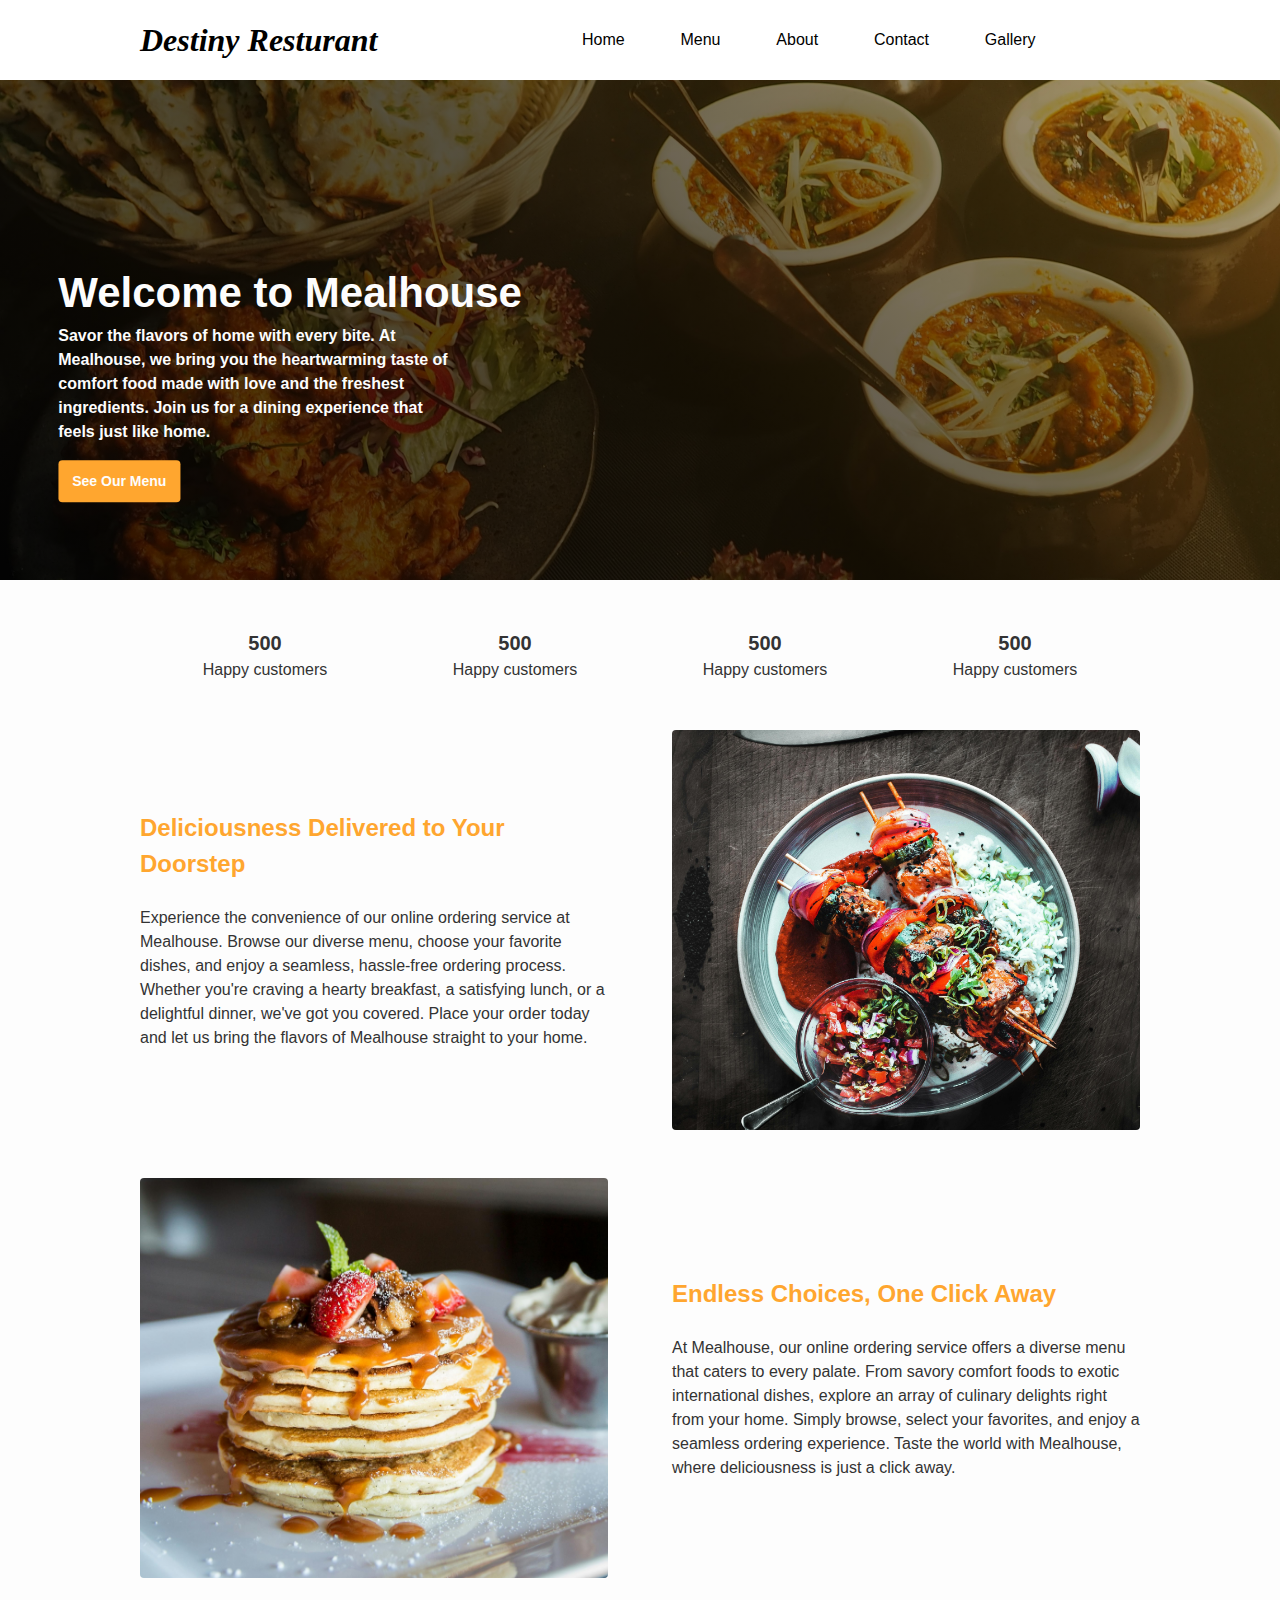
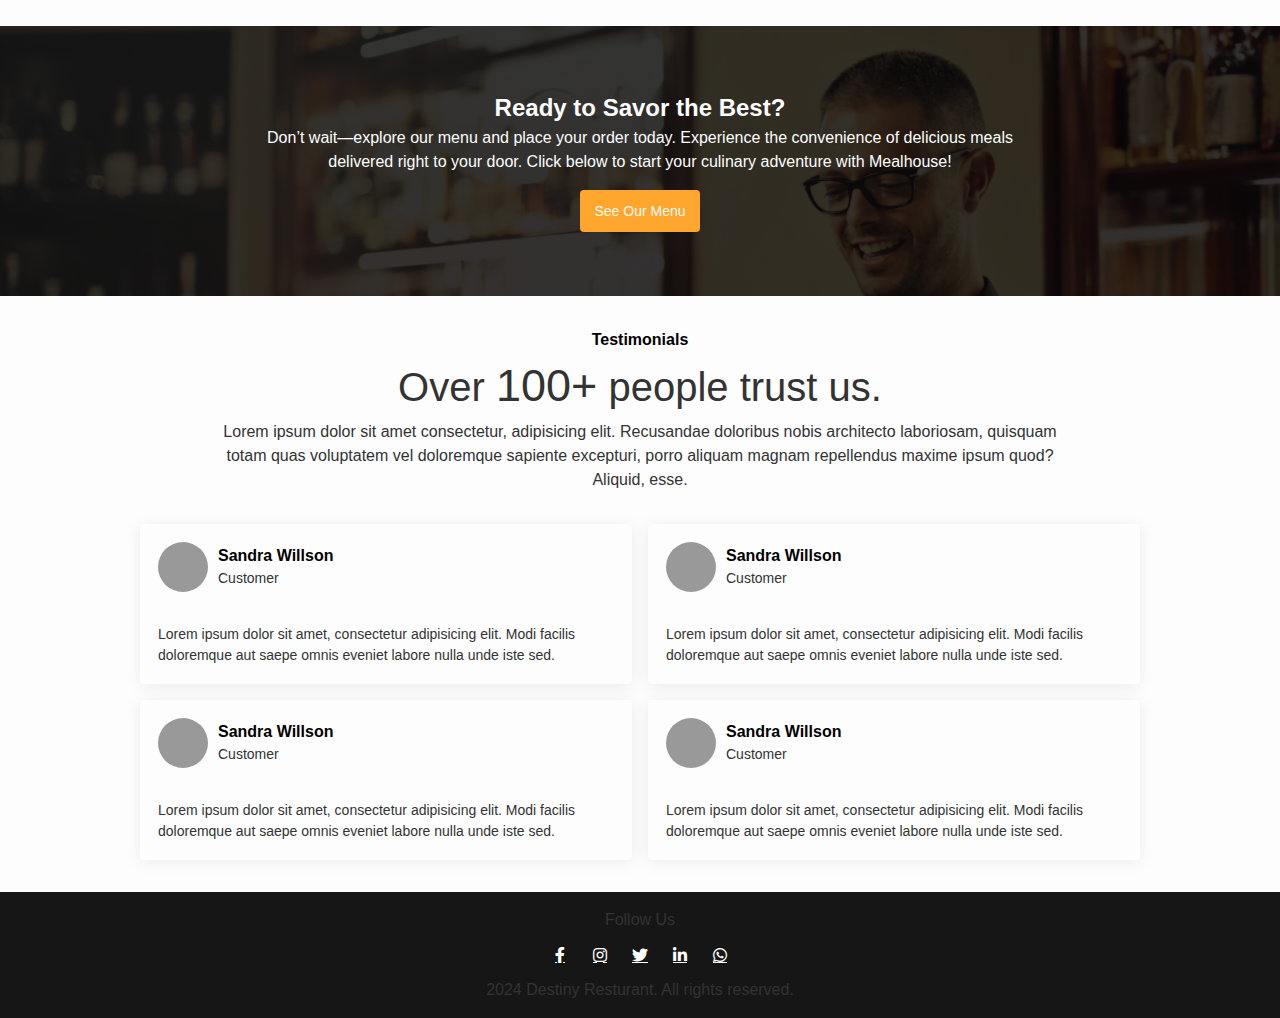
==== index.html @ 344703d7 "Add files via upload" ====
<!DOCTYPE html>
<html lang="en">

<head>
  <meta charset="UTF-8" />
  <meta name="viewport" content="width=device-width, initial-scale=1.0" />
  <title>Document</title>
  <link rel="stylesheet" href="https://cdnjs.cloudflare.com/ajax/libs/font-awesome/6.0.0-beta3/css/all.min.css" />
  <link rel="stylesheet" href="css/main.css" />
</head>

<body>
  <nav class="nav_bar">
    <div class="container">
      <div class="nav1">

        <div class="name">
          <h1 class="name1">Destiny Resturant</h1>
        </div>
      </div>
      <div id="mySidepanel" class="sidepanel">
        <a href="javascript:void(0)" class="closebtn" onclick="closeNav()">&times;</a>
        <a href="index.html">Home</a>
        <a href="Menu.html">Menu</a>
        <a href="About.html">About</a>
        <a href="Contact.html">Contact</a>
        <a href="Gallery.html">Gallery</a>
      </div>
      <button class="menu-btn" onclick="openNav() ">☰</button>

      <div class="nav2">
        <div class="nav20"><a href="index.html">Home</a></div>
        <div class="nav20"><a href="Menu.html">Menu</a></div>
        <div class="nav20"><a href="About.html">About</a></div>
        <div class="nav20"><a href="Contact.html">Contact</a></div>
        <div class="nav20"><a href="Gallery.html">Gallery</a></div>
      </div>
    </div>
  </nav>

  <main>
    <div class="welcome_img">
      <div class="wrapper">
        <p class="hero-title">Welcome to Mealhouse</p>
        <p class="hero-title" style="font-size: 1rem; max-width: 400px;">
          Savor the flavors of home with every bite. At Mealhouse, we bring you the heartwarming taste of comfort food made with love and the freshest ingredients. Join us for a dining experience that feels just like home.</p>
        <a href="/Menu.html" class="cta">See Our Menu</a>

      </div>
    </div>
    <div class="">
      <div class="last1 container">
        <div class="last10">
          <p>500</p>
          <p>Happy customers</p>
        </div>
        <div class="last10">
          <p>500</p>
          <p>Happy customers</p>
        </div>
        <div class="last10">
          <p>500</p>
          <p>Happy customers</p>
        </div>
        <div class="last10">
          <p>500</p>
          <p>Happy customers</p>
        </div>

      </div>

      <div class="split-content container">
        <div>
          <h2>Deliciousness Delivered to Your Doorstep</h2>
          <br>
          <p>Experience the convenience of our online ordering service at Mealhouse. Browse our diverse menu, choose your favorite dishes, and enjoy a seamless, hassle-free ordering process. Whether you're craving a hearty breakfast, a satisfying lunch, or a delightful dinner, we've got you covered. Place your order today and let us bring the flavors of Mealhouse straight to your home.
          </p>
        </div>
        <div><img src="images/pexels-willpicturethis-2641886.jpg" alt=""></div>
      </div>
      <br><br>
      <div class="split-content alt container">
        <div><img src="images/pexels-ash-craig-122861-376464.jpg" alt=""></div>
        <div>
          <h2>Endless Choices, One Click Away</h2>
          <br>
          <p>At Mealhouse, our online ordering service offers a diverse menu that caters to every palate. From savory comfort foods to exotic international dishes, explore an array of culinary delights right from your home. Simply browse, select your favorites, and enjoy a seamless ordering experience. Taste the world with Mealhouse, where deliciousness is just a click away.</p>
        </div>
      </div>


      <br><br>
      <div class="call-to-action ">
        <div class="container">
          <h2>Ready to Savor the Best?</h2>
          <p>
            Don’t wait—explore our menu and place your order today. Experience the convenience of delicious meals delivered right to your door. Click below to start your culinary adventure with Mealhouse!</p>
          <a href="/Menu.html" class="cta">See Our Menu</a>
        </div>

      </div>
      <!-- <div class="call-to-action2 ">
        <div class="container">
          <h2>NewsLetter</h2>
          <p>
            Stay in the loop with our latest updates and special offers! Sign up for our newsletter today and never miss out on exciting news and dealicious deals!</p>
          <a href="" class="cta">Suscribe</a>
        </div>

      </div> -->
    </div>
    </div>
    <section class="testimonials">
      <div class="wrapper container">
        <h4>Testimonials</h4>
        <p class="header">Over <span>100+</span> people trust us.</p>
        <p class="description">Lorem ipsum dolor sit amet consectetur, adipisicing elit. Recusandae doloribus nobis architecto laboriosam, quisquam totam quas voluptatem vel doloremque sapiente excepturi, porro aliquam magnam repellendus maxime ipsum quod? Aliquid, esse.</p>
        <div class="testimonial-cards">
          <div class="card">
            <div class="upper-section">
              <div class="img-container"></div>

              <div class="details">
                <p>Sandra Willson</p>
                <p>Customer</p>
              </div>
            </div>
            <div class="review-text">
              <p> Lorem ipsum dolor sit amet, consectetur adipisicing elit. Modi facilis doloremque aut saepe omnis eveniet labore nulla unde iste sed.</p>
            </div>
          </div>
          <div class="card">
            <div class="upper-section">
              <div class="img-container"></div>

              <div class="details">
                <p>Sandra Willson</p>
                <p>Customer</p>
              </div>
            </div>
            <div class="review-text">
              <p> Lorem ipsum dolor sit amet, consectetur adipisicing elit. Modi facilis doloremque aut saepe omnis eveniet labore nulla unde iste sed.</p>
            </div>
          </div>
          <div class="card">
            <div class="upper-section">
              <div class="img-container"></div>

              <div class="details">
                <p>Sandra Willson</p>
                <p>Customer</p>
              </div>
            </div>
            <div class="review-text">
              <p> Lorem ipsum dolor sit amet, consectetur adipisicing elit. Modi facilis doloremque aut saepe omnis eveniet labore nulla unde iste sed.</p>
            </div>
          </div>
          <div class="card">
            <div class="upper-section">
              <div class="img-container"></div>

              <div class="details">
                <p>Sandra Willson</p>
                <p>Customer</p>
              </div>
            </div>
            <div class="review-text">
              <p> Lorem ipsum dolor sit amet, consectetur adipisicing elit. Modi facilis doloremque aut saepe omnis eveniet labore nulla unde iste sed.</p>
            </div>
          </div>

        </div>
      </div>
    </section>
  </main>
  <footer class="footer">
    <div class="follow">
      <p class="follow_text">Follow Us</p>
      <div class="follow_links">
        <a class="linksf" href="https://www.facebook.com/yourprofile" target="_blank"><i class="fab fa-facebook-f"></i></a>
        <a class="linksf" href="https://www.instagram.com/yourprofile" target="_blank"><i class="fab fa-instagram"></i></a>
        <a class="linksf" href="https://twitter.com/yourprofile" target="_blank"><i class="fab fa-twitter"></i></a>
        <a class="linksf" href="https://www.linkedin.com/in/yourprofile" target="_blank"><i class="fab fa-linkedin-in"></i></a>
        <a class="linksf" href="https://wa.me/yourwhatsappphonenumber" target="_blank"><i class="fab fa-whatsapp"></i></a>
      </div>
    </div>
    <p>2024 Destiny Resturant. All rights reserved.</p>
  </footer>

  <script src="script.js"></script>
</body>

</html>
---- css/main.css ----
.menu-section {
  margin-bottom: 2rem;
}
.menu-section .wrapper {
  display: grid;
  grid-template-columns: repeat(auto-fit, minmax(220px, 1fr));
  gap: 1rem;
}
.menu-section .header * {
  margin-block: 1.5rem;
}
.menu-section .details {
  padding: 0.5em;
}
.menu-section .details h4 {
  margin-block: 0.25em 0.5em;
}
.menu-img-container {
  height: 180px;
}
.menu-img-container img {
  height: 100%;
  -o-object-fit: cover;
     object-fit: cover;
}
.menu-description {
  font-size: 14px;
}

.welcome_img.menu {
  max-height: 300px;
}

.card--container {
  display: grid;
  grid-template-columns: repeat(auto-fit, minmax(250px, 1fr));
  gap: 3rem;
}
.card-img-wrapper {
  height: 180px;
  background-color: #999;
}
.card-img-wrapper img {
  height: 100%;
  -o-object-fit: cover;
     object-fit: cover;
  -o-object-position: center top;
     object-position: center top;
}
.card-card {
  background-color: white;
  overflow: hidden;
  border-radius: 4px 4px 0 0;
  display: block;
  text-decoration: none;
  color: inherit;
}
.card-card p {
  font-size: 14px;
}
.card-card .texts {
  padding: 10px;
  margin: 0;
}
.card-card h3 {
  margin-top: 0;
}
.card-author-details {
  margin-top: 1rem;
  display: flex;
  align-items: center;
  font-size: 10px;
  gap: 4px;
}
.card-author-details > * {
  display: inline-block;
}
.card-author-details .img-wrapper {
  width: 35px;
  aspect-ratio: 1;
  border-radius: 50%;
  background-color: #999;
}

html {
  scroll-behavior: smooth;
}

* {
  margin: 0;
  padding: 0;
  box-sizing: border-box;
}

.container {
  width: min(1000px, 90%);
  margin-inline: auto;
}

body {
  max-width: 1360px;
  margin-inline: auto !important;
  background-color: #fdfdfd;
  line-height: 1.5;
  font-family: "Segoe UI", Tahoma, Geneva, Verdana, sans-serif;
  margin: 0;
  padding: 0;
  position: relative;
}

.nav_bar {
  width: 100%;
  z-index: 1;
  height: 80px;
  position: sticky;
  top: 0;
  background-color: white;
}
.nav_bar a {
  color: inherit;
  text-decoration: none;
}

.nav_bar > .container {
  display: flex;
  align-items: center;
  height: 100%;
  justify-content: space-between;
}

.nav1 {
  width: 40%;
  height: 100%;
  display: flex;
  flex-direction: row;
  align-items: center;
}

.nav2 {
  width: 60%;
  height: 100%;
  /* background-color: green; */
  display: flex;
  flex-direction: row;
  align-items: center;
  margin-left: 7%;
}

.logo {
  width: 50px;
  height: 50px;
  border-radius: 50%;
  margin-left: 10px;
  margin-right: 10px;
}

.name {
  width: 100%;
  height: 100%;
  display: flex;
  align-items: center;
  font-family: "Bodoni", serif;
  font-style: italic;
}

.nav20 {
  height: 30px;
  width: auto;
  margin-right: 10%;
  display: flex;
  align-items: center;
  justify-content: center;
}

.welcome_img {
  height: 100dvh;
  max-height: 500px;
  width: 100%;
  position: relative;
  background-image: linear-gradient(45deg, rgba(0, 0, 0, 0.719), rgba(22, 14, 0, 0.719), rgba(107, 73, 0, 0.521)), url("/images/pexels-chanwalrus-958545.jpg");
  background-size: cover;
  /* Cover the entire viewport */
  background-repeat: no-repeat;
  /* Do not repeat the image */
  background-position: center;
  /* Center the image */
}

.welcome_img.about {
  background-image: linear-gradient(rgba(0, 0, 0, 0.521), rgba(0, 0, 0, 0.521)), url("/images/pexels-fishshoto-1077807092-24243910.jpg");
}

.welcome_img.contact {
  background-image: linear-gradient(rgba(0, 0, 0, 0.521), rgba(0, 0, 0, 0.521)), url("/images/pexels-fishshoto-1077807092-24243910.jpg");
  margin-bottom: 2rem;
  max-height: 300px;
}

.welcome_img > div {
  /* font-size: clamp(32px, 4.2vw + 0.2rem, 48px); */
  width: -moz-fit-content;
  width: fit-content;
  font-weight: 600;
  position: absolute;
  bottom: 30%;
  left: 6%;
  transform: translate(-4%, 30%);
}
.welcome_img > div * {
  color: #fdfdfd;
}

.welcome_img p {
  font-size: clamp(14px, 4.2vw + 0.2rem, 18px);
  width: 42ch;
}

.welcome_img .hero-title {
  font-size: clamp(18px, 4.2vw + 0.2rem, 42px);
  width: -moz-fit-content;
  width: fit-content;
}

/* Responsive styles */
.menu-btn {
  display: none;
  background-color: inherit;
  border: none;
  font-size: 18px;
  width: 30px;
  height: 30px;
  cursor: pointer;
}

@media (max-width: 640px) {
  .nav2 {
    display: none;
    flex-direction: column;
    width: 100%;
  }
  .nav20 {
    text-align: center;
    padding: 10px 0;
  }
  .menu-btn {
    display: block;
  }
  .nav2.show {
    display: flex;
    animation: dropdown 0.5s ease;
  }
}
.sidepanel {
  width: 0;
  position: fixed;
  z-index: 1;
  top: 0;
  left: 0;
  background-color: white;
  overflow-x: hidden;
  padding-top: 60px;
  transition: 0.5s;
  height: 100dvh;
}
.sidepanel a {
  display: block;
  padding: 1em;
  margin-block: 10px;
}

/* The sidepanel links */
.role {
  width: 100%;
  height: 30px;
  display: flex;
  align-items: center;
  justify-content: center;
  /* background-color: beige; */
}

.comp {
  width: 100%;
  height: 200px;
  display: flex;
  align-items: center;
  justify-content: center;
  font-family: "Oswald", sans-serif;
  font-size: 16px;
  /* background-color: rgb(240, 200, 21); */
  background-color: rgb(255, 252, 54);
}

.journey {
  display: flex;
  justify-content: center;
  align-items: center;
  width: 100%;
  height: 900px;
  background-color: rgb(255, 251, 243);
}

.white {
  display: flex;
  flex-direction: column;
  justify-content: center;
  align-items: center;
  width: 900px;
  height: 70%;
  background-color: white;
  border-radius: 10%;
}

.Culinary {
  display: flex;
  align-items: center;
  margin-left: 20px;
  font-family: "Oswald", sans-serif;
  height: 25%;
  font-size: 30px;
}

.last1 {
  display: flex;
  margin-block: 2rem;
  flex-wrap: wrap;
  justify-content: space-around;
  align-items: center;
}

.last10 {
  display: flex;
  flex-direction: column;
  align-items: center;
  text-align: center;
}

.last10 p:first-child {
  font-size: 20px;
  font-weight: 600;
}

.last1 > div {
  padding: 1rem;
}

.fg_pc {
  background-color: green;
}

.fg_desc {
  background-color: aqua;
}

.split-content {
  display: flex;
  justify-content: space-between;
  gap: 4rem;
  flex-wrap: wrap;
}
@media screen and (max-width: 768px) {
  .split-content {
    gap: 1rem;
  }
  .split-content > * {
    width: 100%;
    flex: 1;
  }
  .split-content > *:last-child {
    width: 100%;
    flex: unset !important;
  }
}

.split-content div:first-child {
  flex: 1;
  align-self: center;
}

.split-content div:has(img) {
  max-height: 400px;
  aspect-ratio: 3/4;
  overflow: hidden;
  border-radius: 4px;
}

.split-content div:last-child {
  flex: 1;
}

@media screen and (max-width: 768px) {
  .split-content.alt > div:first-child {
    order: 2;
  }
}

.split-content img {
  width: 100%;
  height: 100%;
  -o-object-fit: cover;
     object-fit: cover;
  display: block;
}

.split-content.alt div:last-child {
  flex: 1;
  align-self: center;
}

.split-content img {
  width: 100%;
  display: block;
}

.partnership-section {
  display: flex;
  gap: 2rem;
  align-items: center;
}

.partnership-section .partner {
  height: 100px;
  width: 100px;
}

img {
  width: 100%;
  display: block;
}

.call-to-action {
  background: linear-gradient(rgba(0, 0, 0, 0.8), rgba(0, 0, 0, 0.8)), url(/images/pexels-olly-3769144.jpg) top center;
  background-size: cover;
  padding-block: 4rem;
  display: flex;
  justify-content: center;
  align-items: center;
  text-align: center;
  color: white;
}

.cta {
  text-decoration: none;
  margin-top: 16px;
  display: inline-block;
  background-color: #ffa62f;
  color: white;
  padding: 0.75em 1em;
  font-size: 14px;
  vertical-align: middle;
  border-radius: 4px;
}

.call-to-action > div {
  max-width: 90ch;
}

.footer {
  width: 100%;
  /* height: 100px; */
  padding-block: 1rem;
  background-color: rgb(22, 22, 22);
  display: flex;
  flex-direction: column;
  justify-content: center;
  align-items: center;
  color: white;
  gap: 0.5rem;
}

.follow {
  gap: 0.5em;
  display: flex;
  flex-direction: column;
}

.follow_text {
  text-align: center;
}

.follow_links {
  width: 100%;
  /* height: 50%; */
  display: flex;
  gap: 10px;
  justify-self: center;
}

.linksf {
  display: grid;
  place-content: center;
  width: 30px;
  height: 30px;
  color: white;
}

.follow_links a:hover {
  color: #0077b5;
  /* Change this to the desired hover color */
}

.contact h2 {
  margin-bottom: 0.5rem;
}
.contact p {
  margin-bottom: 0.5em;
}
.contactform {
  width: 100%;
  display: grid;
  gap: 1rem;
}
.contactform .form-group {
  display: grid;
}
.contactform .form-group label {
  font-size: var(--fs-p);
}
.contactform .form-group input,
.contactform .form-group textarea {
  width: 100%;
  padding: 1em;
  border: 1px solid rgba(189, 189, 189, 0.8);
  border-radius: 4px;
}
.contact button {
  cursor: pointer;
  padding: 1em;
  border-radius: 4px;
  color: white;
  background-color: var(--blue);
  width: -moz-fit-content;
  width: fit-content;
  border: 0;
  font-size: var(--fs-p);
}
.contact .form-group-wide {
  display: flex;
  gap: 1rem;
  flex-wrap: wrap;
}
.contact .form-group-wide .form-group {
  width: 100%;
}
@media screen and (min-width: 768px) {
  .contact .form-group-wide .form-group {
    flex: 1;
  }
}
.contact textarea {
  resize: none;
}

.flex-wrapper {
  display: flex;
  flex-wrap: wrap;
  justify-content: space-between;
  flex-wrap: wrap;
  gap: 2rem;
}

@media screen and (min-width: 768px) {
  .flex-wrapper {
    gap: 3rem;
  }
  .flex-wrapper .main-content {
    flex: 4;
  }
  .flex-wrapper .aside {
    flex: 1;
  }
}
.split-content h2 {
  color: #ffa62f;
}

p {
  color: #333;
}

.call-to-action * {
  color: #fdfdfd;
}

.testimonials {
  margin-block: 2rem;
}
.testimonials .wrapper > * {
  text-align: center;
}
.testimonials .description {
  width: min(95%, 850px);
  margin-inline: auto;
}
.testimonials .header {
  --_header-font-size: 40px;
  font-size: var(--_header-font-size);
  align-content: center;
}
.testimonials .header span {
  font-size: calc(var(--_header-font-size) + 5px);
}

.testimonial-cards {
  margin-block: 2rem;
  display: grid;
  grid-template-columns: repeat(auto-fit, minmax(380px, 1fr));
  gap: 1rem;
}
.testimonial-cards .card {
  text-align: left;
  border-radius: 4px;
  box-shadow: 0px 2px 15px rgba(163, 162, 162, 0.2);
  font-size: 14px;
  padding: 1.125rem;
}
.testimonial-cards .card .img-container {
  width: 50px;
  height: 50px;
  overflow: hidden;
  border-radius: 50%;
  background-color: #999;
}
.testimonial-cards .card .details p:first-child {
  color: #000;
  font-size: 1rem;
  font-weight: 600;
}
.testimonial-cards .card .details p:last-child {
  font-size: 14px;
}
.testimonial-cards .card .upper-section {
  display: flex;
  align-items: center;
  gap: 10px;
  margin-bottom: 2rem;
}

.hero-section.article {
  margin-bottom: 4rem;
}
.hero-section.article .hero-header {
  font-size: 32px;
}

.flex-section {
  display: flex;
  gap: 2rem;
  align-items: center;
  margin-block: 3rem;
  flex-wrap: wrap;
}
.flex-section .img-container {
  width: 100%;
  aspect-ratio: 4/3;
}
.flex-section .img-container img {
  height: 100%;
  -o-object-fit: cover;
     object-fit: cover;
}
.flex-section p {
  font-size: clamp(14px, 1vw + 0.125rem, 16px);
}
.flex-section .description {
  width: 100%;
  display: grid;
  gap: 4px;
}
.flex-section .description * {
  margin: 0;
  padding: 0;
}
@media screen and (min-width: 768px) {
  .flex-section {
    gap: 10rem;
  }
  .flex-section .description,
  .flex-section .img-container {
    flex: 1;
  }
  .flex-section:nth-child(n+2) .description {
    order: 2;
  }
}
.flex-section .text {
  margin-top: 1em;
}

.gallery {
  text-align: center;
}
.gallery-img-container {
  display: grid;
  grid-template-columns: repeat(auto-fit, minmax(260px, 1fr));
  gap: 10px;
}
@media screen and (min-width: 600px) {
  .gallery-img-container .span-2 {
    grid-column: span 2;
  }
}
.gallery-img-container img {
  height: 100%;
  max-height: 300px;
  -o-object-fit: cover;
     object-fit: cover;
  object-fit: cover;
  -o-object-position: center top;
     object-position: center top;
}
@media screen and (min-width: 468px) {
  .gallery-img-container img {
    aspect-ratio: 3/4;
  }
}/*# sourceMappingURL=main.css.map */
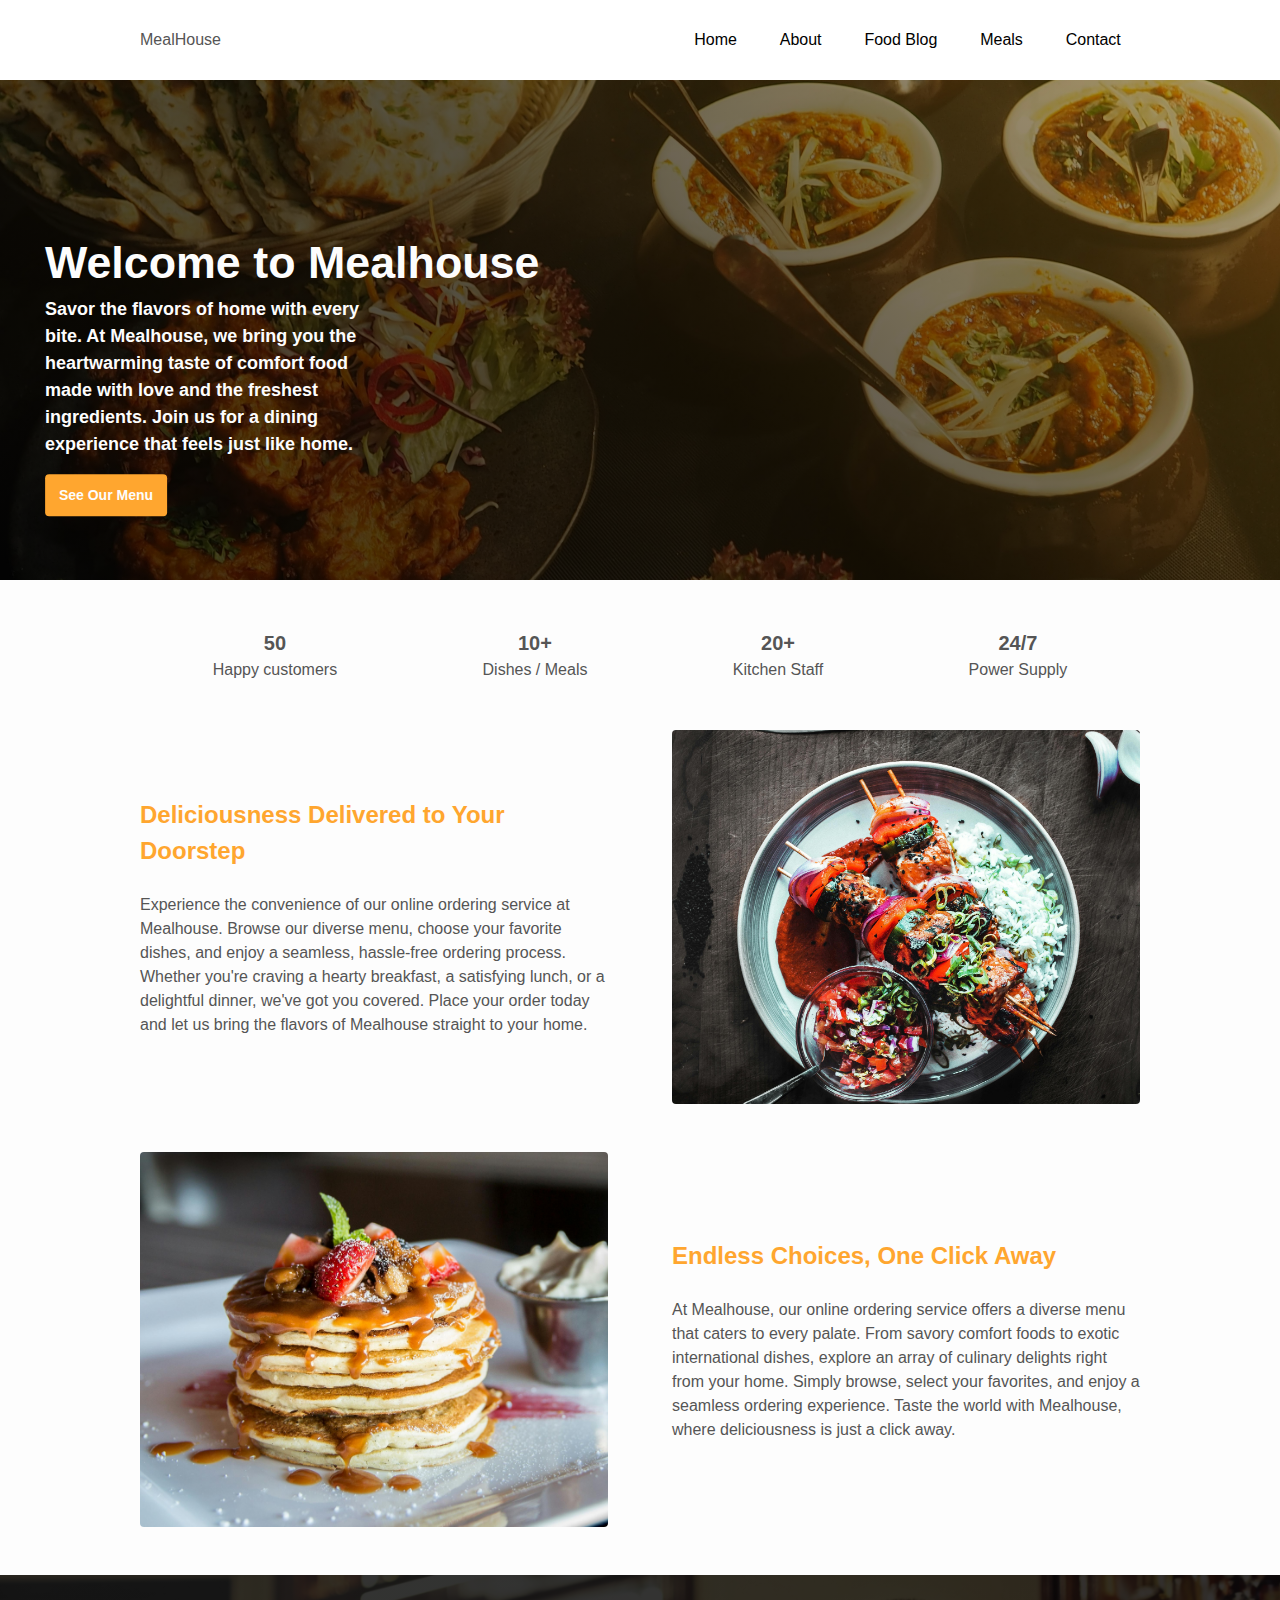
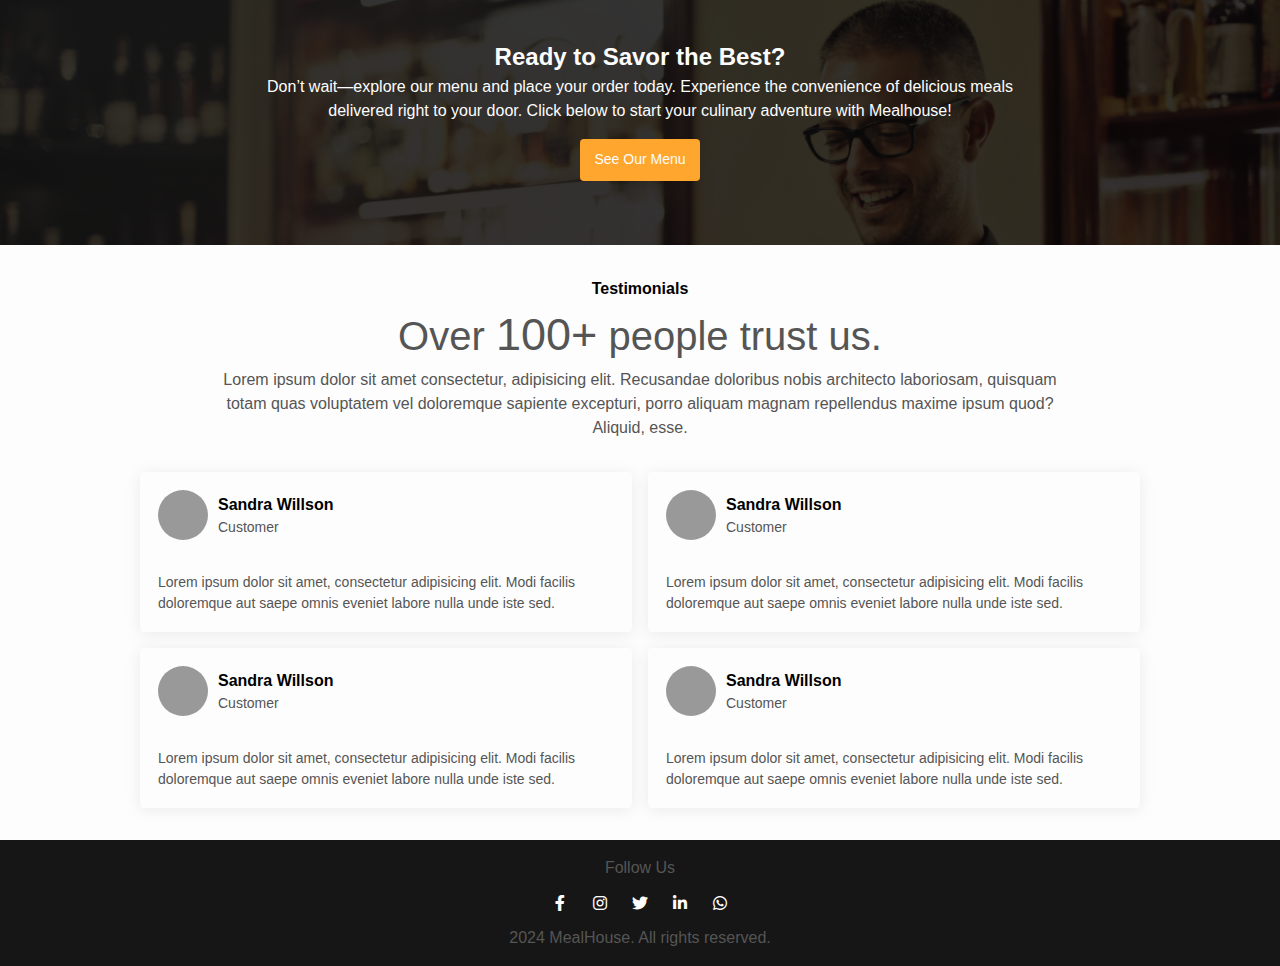
==== commit 4fc9c0a6: "Add files via upload" ====
--- a/index.html
+++ b/index.html
@@ -7,42 +7,34 @@
   <title>Document</title>
   <link rel="stylesheet" href="https://cdnjs.cloudflare.com/ajax/libs/font-awesome/6.0.0-beta3/css/all.min.css" />
   <link rel="stylesheet" href="css/main.css" />
+  <script src="js/main.js" defer></script>
 </head>
 
 <body>
-  <nav class="nav_bar">
+  <nav class="navigation">
     <div class="container">
-      <div class="nav1">
-
-        <div class="name">
-          <h1 class="name1">Destiny Resturant</h1>
-        </div>
+      <div class="logo-container">
+        <p><a style="color: inherit; text-decoration: none;" href="/">MealHouse</a></p>
       </div>
-      <div id="mySidepanel" class="sidepanel">
-        <a href="javascript:void(0)" class="closebtn" onclick="closeNav()">&times;</a>
-        <a href="index.html">Home</a>
-        <a href="Menu.html">Menu</a>
-        <a href="About.html">About</a>
-        <a href="Contact.html">Contact</a>
-        <a href="Gallery.html">Gallery</a>
-      </div>
-      <button class="menu-btn" onclick="openNav() ">☰</button>
-
-      <div class="nav2">
-        <div class="nav20"><a href="index.html">Home</a></div>
-        <div class="nav20"><a href="Menu.html">Menu</a></div>
-        <div class="nav20"><a href="About.html">About</a></div>
-        <div class="nav20"><a href="Contact.html">Contact</a></div>
-        <div class="nav20"><a href="Gallery.html">Gallery</a></div>
-      </div>
+      <ul class="nav-links">
+        <li><a href="/" class="link">Home</a></li>
+        <li><a href="about.html" class="link">About</a></li>
+        <li><a href="blog.html" class="link">Food Blog</a></li>
+        <li><a href="meals.html" class="link">Meals</a></li>
+        <li><a href="contact.html" class="link">Contact</a></li>
+      </ul>
+      <button class="menu" onclick="toggleNav()">
+        <div class="bar"></div>
+        <div class="bar"></div>
+        <div class="bar"></div>
+      </button>
     </div>
   </nav>
-
   <main>
     <div class="welcome_img">
       <div class="wrapper">
         <p class="hero-title">Welcome to Mealhouse</p>
-        <p class="hero-title" style="font-size: 1rem; max-width: 400px;">
+        <p class="hero-title">
           Savor the flavors of home with every bite. At Mealhouse, we bring you the heartwarming taste of comfort food made with love and the freshest ingredients. Join us for a dining experience that feels just like home.</p>
         <a href="/Menu.html" class="cta">See Our Menu</a>
 
@@ -51,20 +43,20 @@
     <div class="">
       <div class="last1 container">
         <div class="last10">
-          <p>500</p>
+          <p>50</p>
           <p>Happy customers</p>
         </div>
         <div class="last10">
-          <p>500</p>
-          <p>Happy customers</p>
+          <p>10+</p>
+          <p>Dishes / Meals</p>
         </div>
         <div class="last10">
-          <p>500</p>
-          <p>Happy customers</p>
+          <p>20+</p>
+          <p>Kitchen Staff</p>
         </div>
         <div class="last10">
-          <p>500</p>
-          <p>Happy customers</p>
+          <p>24/7</p>
+          <p>Power Supply</p>
         </div>
 
       </div>
@@ -184,10 +176,9 @@
         <a class="linksf" href="https://wa.me/yourwhatsappphonenumber" target="_blank"><i class="fab fa-whatsapp"></i></a>
       </div>
     </div>
-    <p>2024 Destiny Resturant. All rights reserved.</p>
+    <p>2024 MealHouse. All rights reserved.</p>
   </footer>
 
-  <script src="script.js"></script>
 </body>
 
 </html>--- a/css/main.css
+++ b/css/main.css
@@ -6,6 +6,11 @@
   grid-template-columns: repeat(auto-fit, minmax(220px, 1fr));
   gap: 1rem;
 }
+@media screen and (max-width: 468px) {
+  .menu-section .wrapper {
+    gap: 2rem;
+  }
+}
 .menu-section .header * {
   margin-block: 1.5rem;
 }
@@ -33,6 +38,7 @@
 
 .card--container {
   display: grid;
+  margin-block: 2rem;
   grid-template-columns: repeat(auto-fit, minmax(250px, 1fr));
   gap: 3rem;
 }
@@ -65,6 +71,14 @@
 .card-card h3 {
   margin-top: 0;
 }
+.card-card .card-description {
+  font-size: 14px;
+}
+.card-card .card-header {
+  font-size: 20px;
+  color: #333;
+  font-weight: 600;
+}
 .card-author-details {
   margin-top: 1rem;
   display: flex;
@@ -81,6 +95,92 @@
   border-radius: 50%;
   background-color: #999;
 }
+.card-author-details .date {
+  min-width: -moz-fit-content;
+  min-width: fit-content;
+}
+
+.navigation {
+  position: sticky;
+  top: 0;
+  padding-block: 1rem;
+  background-color: white;
+  z-index: 1;
+}
+.navigation .container {
+  display: flex;
+  justify-content: space-between;
+  align-items: center;
+}
+.navigation .nav-links {
+  list-style: none;
+  margin: 0;
+  background-color: white;
+  padding-left: 10px;
+}
+.navigation .nav-links li {
+  display: inline-block;
+}
+.navigation .nav-links .link {
+  display: block;
+  padding: 0.75em 1.2em;
+  text-decoration: none;
+  color: inherit;
+}
+
+@media screen and (max-width: 768px) {
+  .navigation .container {
+    flex-wrap: wrap;
+  }
+  .navigation .nav-links {
+    flex: 1;
+    position: absolute;
+    width: 100%;
+    top: 56px;
+    transform: translateY(0);
+    left: 0;
+    display: none;
+    flex-direction: column;
+  }
+  .navigation .cta {
+    display: none;
+  }
+  .navigation .menu {
+    display: block;
+  }
+}
+@media screen and (min-width: 768px) {
+  .navigation {
+    padding-block: 1rem;
+  }
+  .navigation .cta {
+    display: inline-block;
+    font-size: smaller;
+    color: inherit;
+    border-radius: 60%;
+    text-decoration: none;
+    padding: 0.5em 1.5em;
+    border-radius: 10px;
+  }
+  .navigation .menu {
+    display: none;
+  }
+}
+.open {
+  display: flex !important;
+}
+
+.bar {
+  width: 20px;
+  height: 2px;
+  background-color: black;
+  margin-block: 4px;
+}
+
+.menu {
+  background-color: inherit;
+  border: 0;
+}
 
 html {
   scroll-behavior: smooth;
@@ -102,6 +202,7 @@
   margin-inline: auto !important;
   background-color: #fdfdfd;
   line-height: 1.5;
+  overflow-x: hidden;
   font-family: "Segoe UI", Tahoma, Geneva, Verdana, sans-serif;
   margin: 0;
   padding: 0;
@@ -197,7 +298,6 @@
 }
 
 .welcome_img > div {
-  /* font-size: clamp(32px, 4.2vw + 0.2rem, 48px); */
   width: -moz-fit-content;
   width: fit-content;
   font-weight: 600;
@@ -210,15 +310,13 @@
   color: #fdfdfd;
 }
 
-.welcome_img p {
-  font-size: clamp(14px, 4.2vw + 0.2rem, 18px);
-  width: 42ch;
-}
-
-.welcome_img .hero-title {
-  font-size: clamp(18px, 4.2vw + 0.2rem, 42px);
-  width: -moz-fit-content;
-  width: fit-content;
+.welcome_img .hero-title:first-child {
+  font-size: clamp(24px, 2vw + 1.2rem, 48px);
+}
+
+.welcome_img p.hero-title {
+  font-size: clamp(14px, 1vw + 0.5rem, 18px);
+  width: 32ch;
 }
 
 /* Responsive styles */
@@ -378,7 +476,7 @@
 
 .split-content div:has(img) {
   max-height: 400px;
-  aspect-ratio: 3/4;
+  aspect-ratio: 5/4;
   overflow: hidden;
   border-radius: 4px;
 }
@@ -491,6 +589,7 @@
   width: 30px;
   height: 30px;
   color: white;
+  text-decoration: none;
 }
 
 .follow_links a:hover {
@@ -603,7 +702,7 @@
 .testimonial-cards {
   margin-block: 2rem;
   display: grid;
-  grid-template-columns: repeat(auto-fit, minmax(380px, 1fr));
+  grid-template-columns: repeat(auto-fit, minmax(min(50%, 380px), 1fr));
   gap: 1rem;
 }
 .testimonial-cards .card {
@@ -639,6 +738,9 @@
   margin-bottom: 4rem;
 }
 .hero-section.article .hero-header {
+  text-align: center;
+  color: #333;
+  margin-top: 1rem;
   font-size: 32px;
 }
 
@@ -688,6 +790,7 @@
 
 .gallery {
   text-align: center;
+  margin-bottom: 2rem;
 }
 .gallery-img-container {
   display: grid;
@@ -712,4 +815,8 @@
   .gallery-img-container img {
     aspect-ratio: 3/4;
   }
+}
+
+p {
+  color: #555;
 }/*# sourceMappingURL=main.css.map */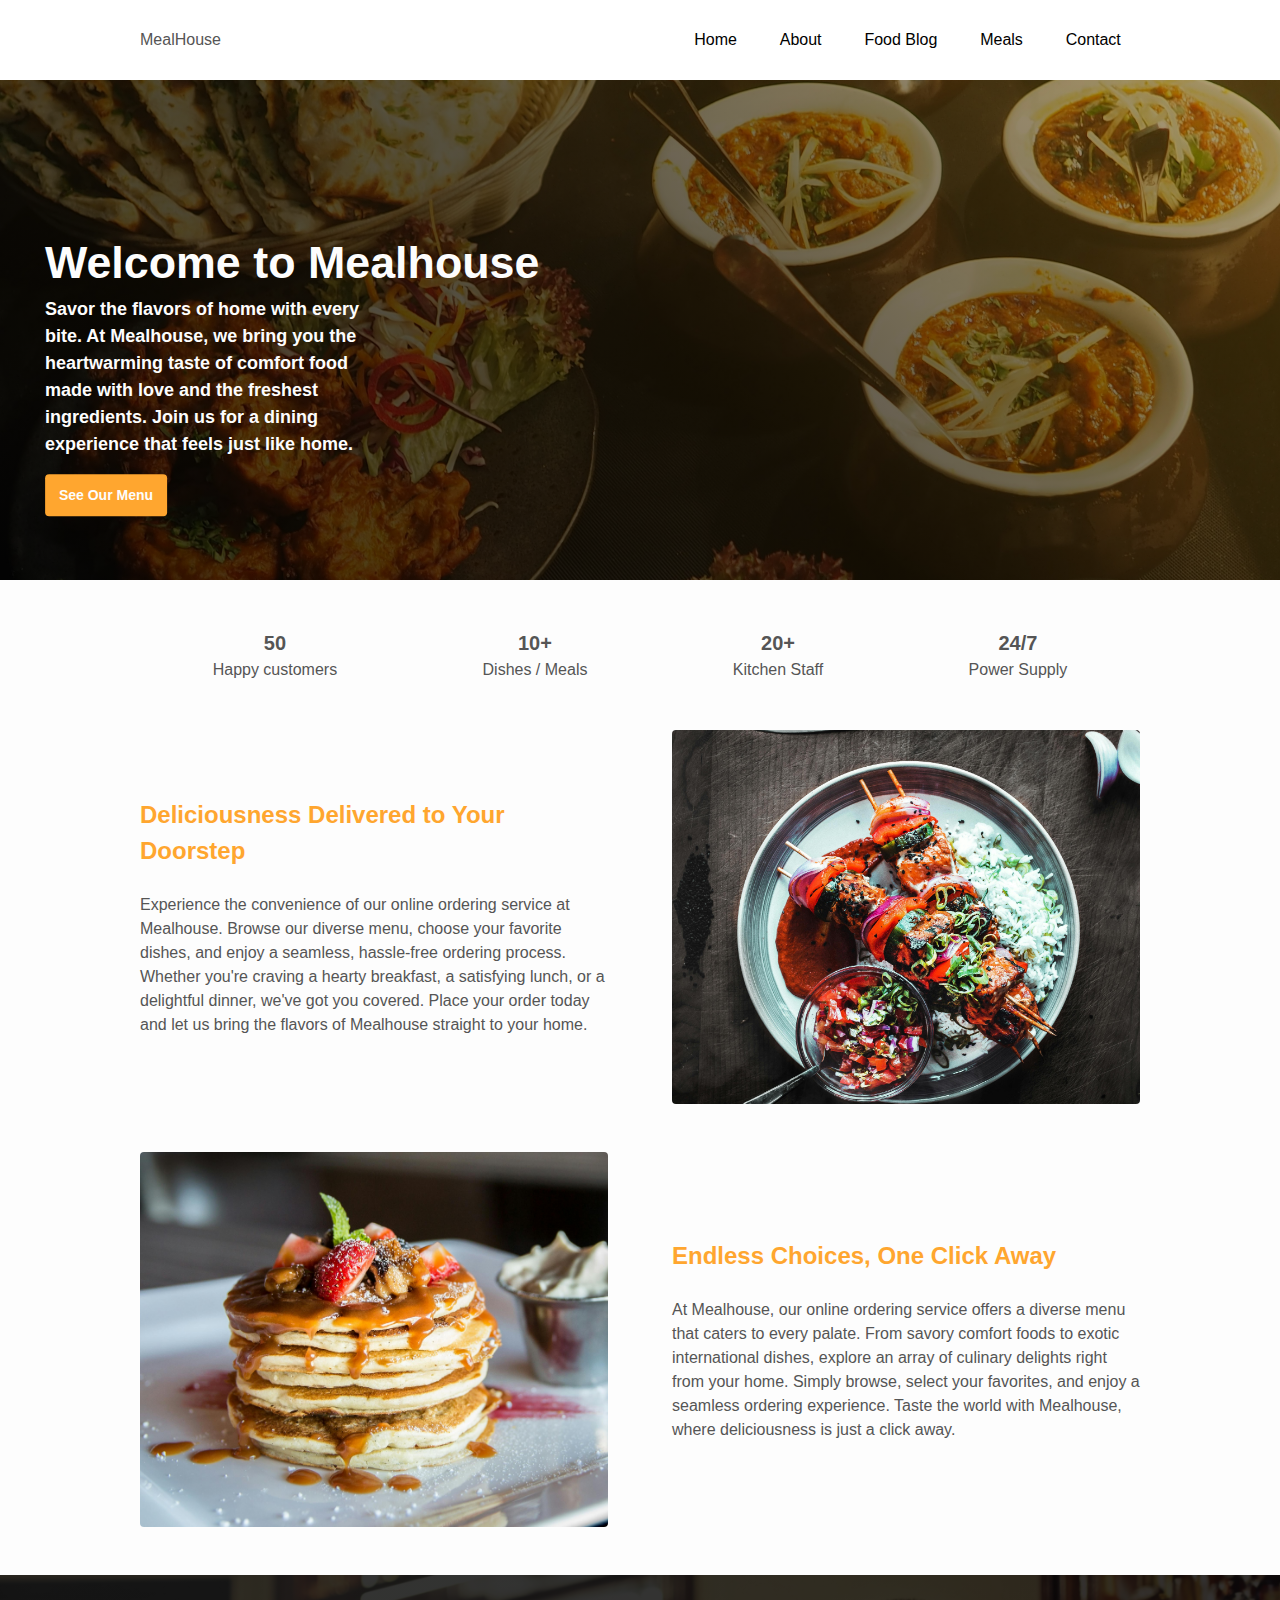
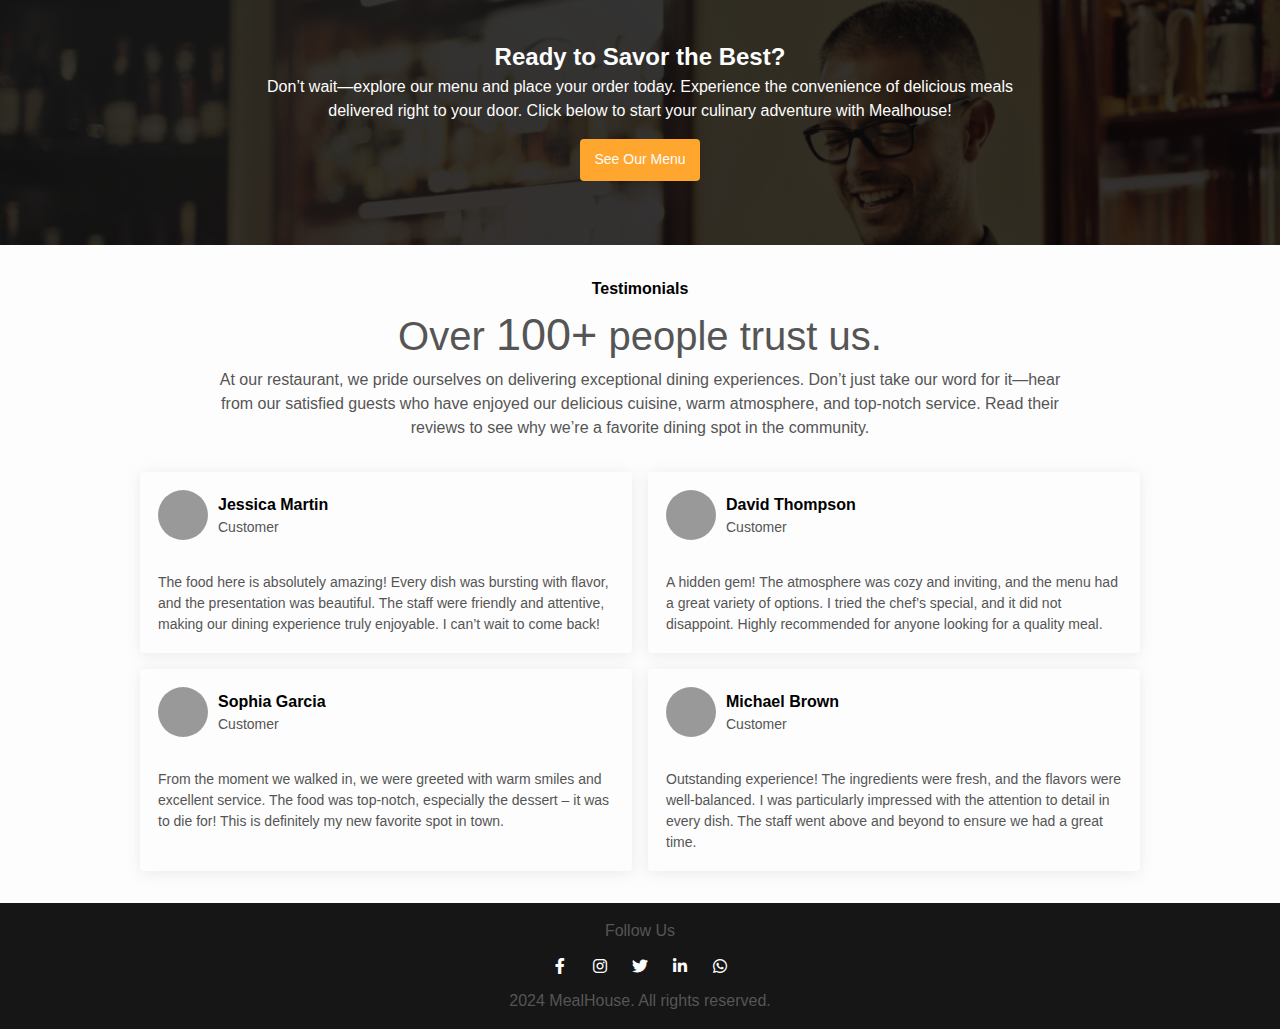
==== commit c9a87608: "Add files via upload" ====
--- a/index.html
+++ b/index.html
@@ -91,34 +91,26 @@
         </div>
 
       </div>
-      <!-- <div class="call-to-action2 ">
-        <div class="container">
-          <h2>NewsLetter</h2>
-          <p>
-            Stay in the loop with our latest updates and special offers! Sign up for our newsletter today and never miss out on exciting news and dealicious deals!</p>
-          <a href="" class="cta">Suscribe</a>
-        </div>
 
-      </div> -->
     </div>
     </div>
     <section class="testimonials">
       <div class="wrapper container">
         <h4>Testimonials</h4>
         <p class="header">Over <span>100+</span> people trust us.</p>
-        <p class="description">Lorem ipsum dolor sit amet consectetur, adipisicing elit. Recusandae doloribus nobis architecto laboriosam, quisquam totam quas voluptatem vel doloremque sapiente excepturi, porro aliquam magnam repellendus maxime ipsum quod? Aliquid, esse.</p>
+        <p class="description">At our restaurant, we pride ourselves on delivering exceptional dining experiences. Don’t just take our word for it—hear from our satisfied guests who have enjoyed our delicious cuisine, warm atmosphere, and top-notch service. Read their reviews to see why we’re a favorite dining spot in the community.</p>
         <div class="testimonial-cards">
           <div class="card">
             <div class="upper-section">
               <div class="img-container"></div>
 
               <div class="details">
-                <p>Sandra Willson</p>
+                <p>Jessica Martin</p>
                 <p>Customer</p>
               </div>
             </div>
             <div class="review-text">
-              <p> Lorem ipsum dolor sit amet, consectetur adipisicing elit. Modi facilis doloremque aut saepe omnis eveniet labore nulla unde iste sed.</p>
+              <p> The food here is absolutely amazing! Every dish was bursting with flavor, and the presentation was beautiful. The staff were friendly and attentive, making our dining experience truly enjoyable. I can’t wait to come back!</p>
             </div>
           </div>
           <div class="card">
@@ -126,12 +118,13 @@
               <div class="img-container"></div>
 
               <div class="details">
-                <p>Sandra Willson</p>
+                <p>David Thompson
+                </p>
                 <p>Customer</p>
               </div>
             </div>
             <div class="review-text">
-              <p> Lorem ipsum dolor sit amet, consectetur adipisicing elit. Modi facilis doloremque aut saepe omnis eveniet labore nulla unde iste sed.</p>
+              <p>A hidden gem! The atmosphere was cozy and inviting, and the menu had a great variety of options. I tried the chef’s special, and it did not disappoint. Highly recommended for anyone looking for a quality meal.</p>
             </div>
           </div>
           <div class="card">
@@ -139,12 +132,12 @@
               <div class="img-container"></div>
 
               <div class="details">
-                <p>Sandra Willson</p>
+                <p>Sophia Garcia</p>
                 <p>Customer</p>
               </div>
             </div>
             <div class="review-text">
-              <p> Lorem ipsum dolor sit amet, consectetur adipisicing elit. Modi facilis doloremque aut saepe omnis eveniet labore nulla unde iste sed.</p>
+              <p> From the moment we walked in, we were greeted with warm smiles and excellent service. The food was top-notch, especially the dessert – it was to die for! This is definitely my new favorite spot in town.</p>
             </div>
           </div>
           <div class="card">
@@ -152,12 +145,12 @@
               <div class="img-container"></div>
 
               <div class="details">
-                <p>Sandra Willson</p>
+                <p>Michael Brown</p>
                 <p>Customer</p>
               </div>
             </div>
             <div class="review-text">
-              <p> Lorem ipsum dolor sit amet, consectetur adipisicing elit. Modi facilis doloremque aut saepe omnis eveniet labore nulla unde iste sed.</p>
+              <p>Outstanding experience! The ingredients were fresh, and the flavors were well-balanced. I was particularly impressed with the attention to detail in every dish. The staff went above and beyond to ensure we had a great time.</p>
             </div>
           </div>
 
